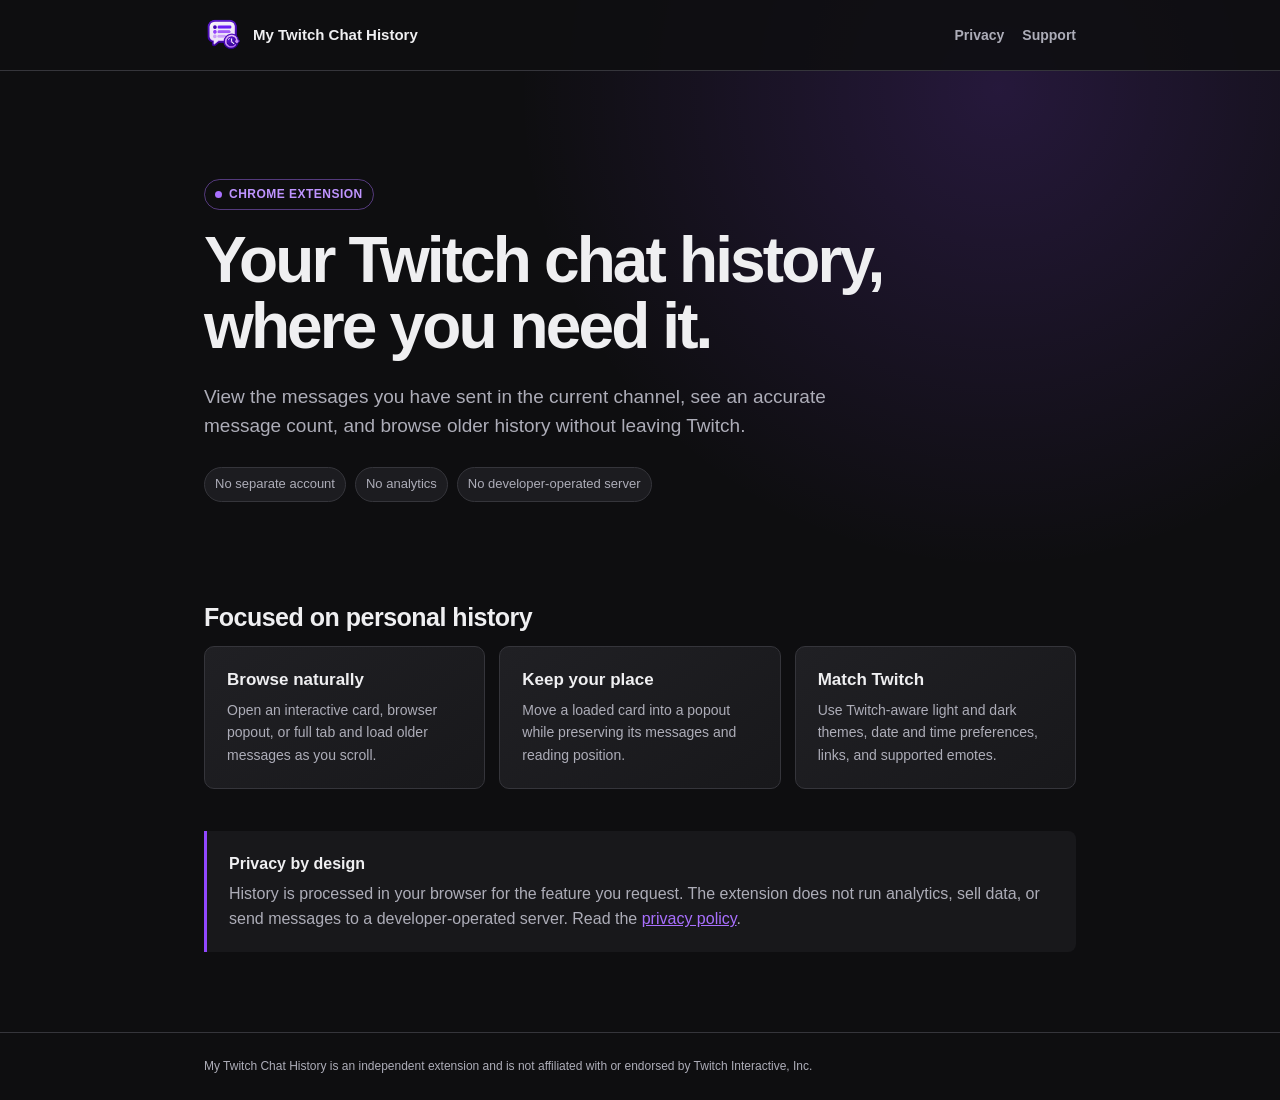
==== index.html @ 5c6971f8 "feat: publish extension website" ====
<!doctype html>
<html lang="en">
  <head>
    <meta charset="UTF-8" />
    <meta name="viewport" content="width=device-width, initial-scale=1" />
    <meta name="description" content="My Twitch Chat History lets you view your personal chat history and message count directly inside Twitch." />
    <title>My Twitch Chat History</title>
    <link rel="icon" href="assets/icon.png" />
    <link rel="stylesheet" href="assets/style.css" />
  </head>
  <body>
    <header class="site-header">
      <nav class="nav" aria-label="Primary navigation">
        <a class="brand" href="./"><img src="assets/icon.png" alt="" /><span>My Twitch Chat History</span></a>
        <div class="nav-links"><a href="privacy/">Privacy</a><a href="support/">Support</a></div>
      </nav>
    </header>
    <main>
      <section class="hero">
        <span class="eyebrow">Chrome extension</span>
        <h1>Your Twitch chat history, where you need it.</h1>
        <p class="lead">View the messages you have sent in the current channel, see an accurate message count, and browse older history without leaving Twitch.</p>
        <div class="pill-row" aria-label="Key properties"><span class="pill">No separate account</span><span class="pill">No analytics</span><span class="pill">No developer-operated server</span></div>
      </section>

      <section aria-labelledby="features-title">
        <h2 id="features-title">Focused on personal history</h2>
        <div class="grid">
          <article class="card"><h3>Browse naturally</h3><p>Open an interactive card, browser popout, or full tab and load older messages as you scroll.</p></article>
          <article class="card"><h3>Keep your place</h3><p>Move a loaded card into a popout while preserving its messages and reading position.</p></article>
          <article class="card"><h3>Match Twitch</h3><p>Use Twitch-aware light and dark themes, date and time preferences, links, and supported emotes.</p></article>
        </div>
      </section>

      <aside class="notice">
        <strong>Privacy by design</strong>
        <p>History is processed in your browser for the feature you request. The extension does not run analytics, sell data, or send messages to a developer-operated server. Read the <a href="privacy/">privacy policy</a>.</p>
      </aside>
    </main>
    <footer class="site-footer"><div class="footer-inner">My Twitch Chat History is an independent extension and is not affiliated with or endorsed by Twitch Interactive, Inc.</div></footer>
  </body>
</html>
---- assets/style.css ----
:root {
  color-scheme: dark;
  --background: #0e0e10;
  --surface: #18181b;
  --surface-raised: #202024;
  --border: #35353b;
  --text: #efeff1;
  --muted: #adadb8;
  --accent: #a970ff;
  --accent-strong: #9147ff;
  --max-width: 920px;
  font-family: Inter, Roobert, "Helvetica Neue", Arial, sans-serif;
  font-synthesis: none;
  text-rendering: optimizeLegibility;
}

* { box-sizing: border-box; }

body {
  min-width: 320px;
  margin: 0;
  background:
    radial-gradient(circle at 78% 8%, rgba(145, 71, 255, .18), transparent 30rem),
    var(--background);
  color: var(--text);
  line-height: 1.6;
}

a { color: var(--accent); }
a:hover { color: #bf94ff; }

.site-header {
  border-bottom: 1px solid var(--border);
  background: rgba(14, 14, 16, .88);
}

.nav {
  display: flex;
  max-width: var(--max-width);
  min-height: 70px;
  align-items: center;
  justify-content: space-between;
  gap: 24px;
  margin: 0 auto;
  padding: 12px 24px;
}

.brand {
  display: flex;
  align-items: center;
  gap: 11px;
  color: var(--text);
  font-size: 15px;
  font-weight: 750;
  line-height: 1.2;
  text-decoration: none;
}

.brand img { width: 38px; height: 38px; }

.nav-links { display: flex; gap: 18px; }
.nav-links a { color: var(--muted); font-size: 14px; font-weight: 650; text-decoration: none; }
.nav-links a:hover, .nav-links a[aria-current="page"] { color: var(--text); }

main { max-width: var(--max-width); margin: 0 auto; padding: 72px 24px 80px; }

.hero { max-width: 720px; padding: 36px 0 54px; }

.eyebrow {
  display: inline-flex;
  align-items: center;
  gap: 7px;
  margin-bottom: 18px;
  padding: 5px 10px;
  border: 1px solid rgba(169, 112, 255, .45);
  border-radius: 999px;
  color: #bf94ff;
  font-size: 12px;
  font-weight: 750;
  letter-spacing: .04em;
  text-transform: uppercase;
}

.eyebrow::before { width: 7px; height: 7px; border-radius: 50%; background: var(--accent); content: ""; }

h1 { max-width: 760px; margin: 0; font-size: clamp(38px, 7vw, 64px); letter-spacing: -.045em; line-height: 1.03; }
.page-title { font-size: clamp(34px, 6vw, 52px); }
h2 { margin: 46px 0 14px; font-size: 25px; letter-spacing: -.02em; line-height: 1.2; }
h3 { margin: 0 0 8px; font-size: 17px; line-height: 1.3; }
p { margin: 0 0 16px; }
.lead { max-width: 680px; margin-top: 22px; color: var(--muted); font-size: 19px; line-height: 1.55; }

.pill-row { display: flex; flex-wrap: wrap; gap: 9px; margin-top: 26px; }
.pill { padding: 6px 10px; border: 1px solid var(--border); border-radius: 999px; background: rgba(32, 32, 36, .78); color: var(--muted); font-size: 13px; }

.grid { display: grid; grid-template-columns: repeat(3, minmax(0, 1fr)); gap: 14px; }
.card { padding: 22px; border: 1px solid var(--border); border-radius: 10px; background: linear-gradient(145deg, var(--surface-raised), var(--surface)); }
.card p { margin: 0; color: var(--muted); font-size: 14px; }

.notice { margin-top: 42px; padding: 20px 22px; border-left: 3px solid var(--accent-strong); border-radius: 0 8px 8px 0; background: var(--surface); }
.notice strong { display: block; margin-bottom: 4px; }
.notice p { margin: 0; color: var(--muted); }

.document { max-width: 760px; }
.document .updated { margin: 12px 0 34px; color: var(--muted); }
.document ul, .document ol { margin: 10px 0 22px; padding-left: 24px; }
.document li { margin: 7px 0; }
.document code { padding: 2px 5px; border-radius: 4px; background: var(--surface-raised); color: #dedee3; }

.button {
  display: inline-flex;
  min-height: 40px;
  align-items: center;
  justify-content: center;
  margin-top: 8px;
  padding: 9px 15px;
  border-radius: 6px;
  background: var(--accent-strong);
  color: #fff;
  font-size: 14px;
  font-weight: 750;
  text-decoration: none;
}
.button:hover { background: #772ce8; color: #fff; }

.site-footer { border-top: 1px solid var(--border); }
.footer-inner { max-width: var(--max-width); margin: 0 auto; padding: 24px; color: var(--muted); font-size: 12px; }

@media (max-width: 720px) {
  .nav { align-items: flex-start; flex-direction: column; gap: 10px; }
  .nav-links { width: 100%; justify-content: space-between; }
  main { padding-top: 42px; }
  .hero { padding-top: 22px; }
  .grid { grid-template-columns: 1fr; }
}
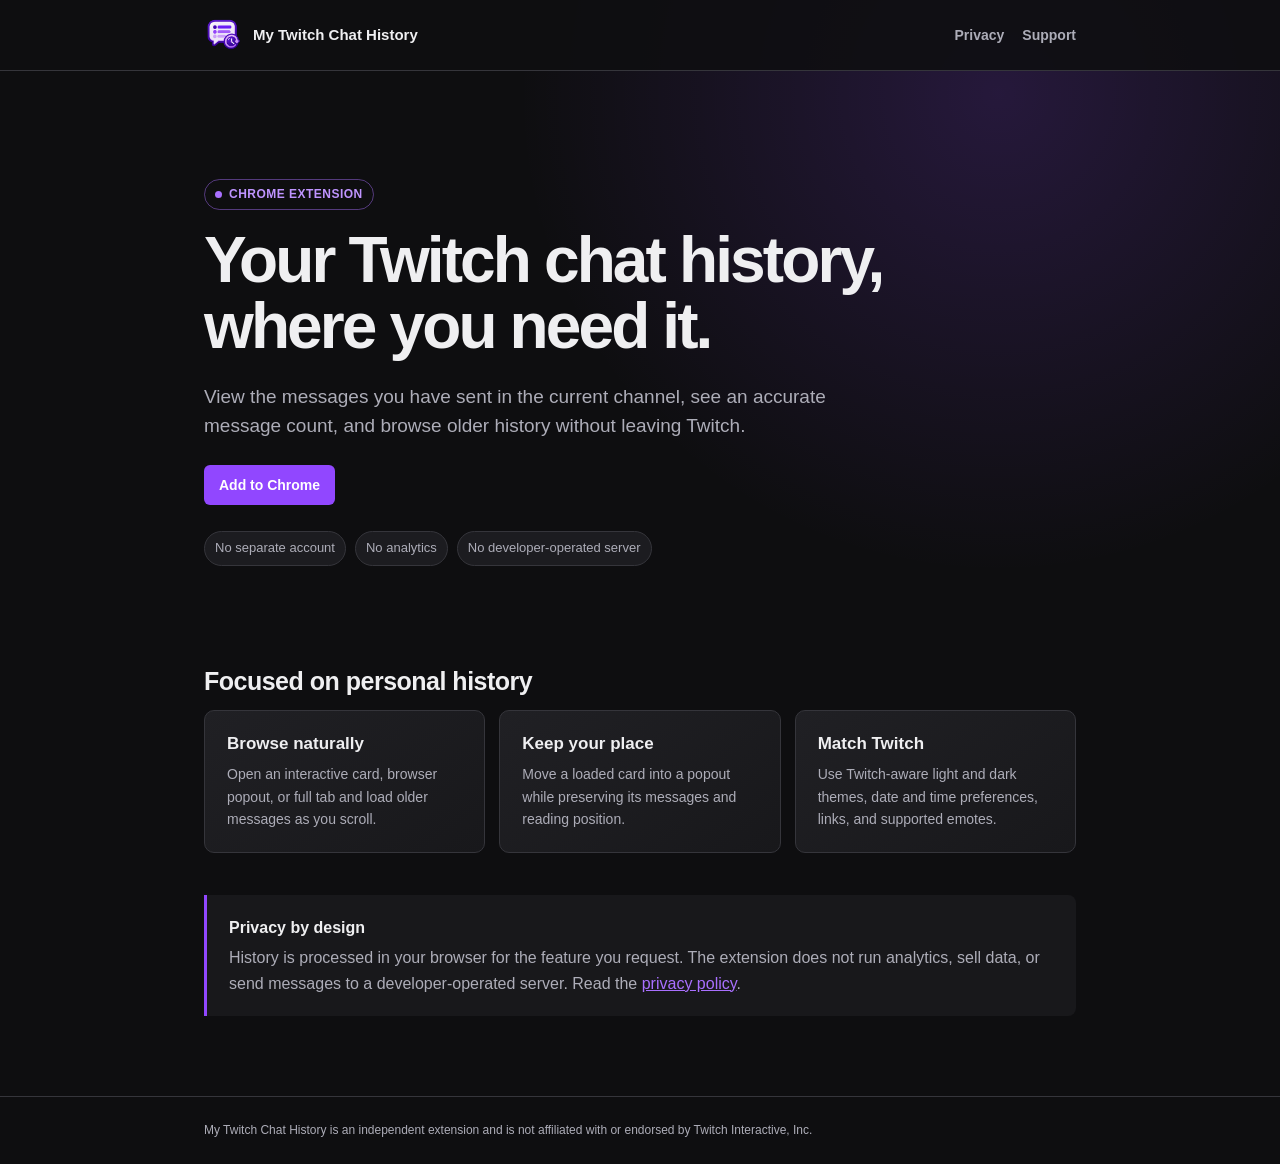
==== commit c9b4faa5: "feat: link published Chrome extension" ====
--- a/index.html
+++ b/index.html
@@ -20,6 +20,7 @@
         <span class="eyebrow">Chrome extension</span>
         <h1>Your Twitch chat history, where you need it.</h1>
         <p class="lead">View the messages you have sent in the current channel, see an accurate message count, and browse older history without leaving Twitch.</p>
+        <a class="button" href="https://chromewebstore.google.com/detail/gigogimnabnbbdffaocnnolakaggnahp">Add to Chrome</a>
         <div class="pill-row" aria-label="Key properties"><span class="pill">No separate account</span><span class="pill">No analytics</span><span class="pill">No developer-operated server</span></div>
       </section>
 
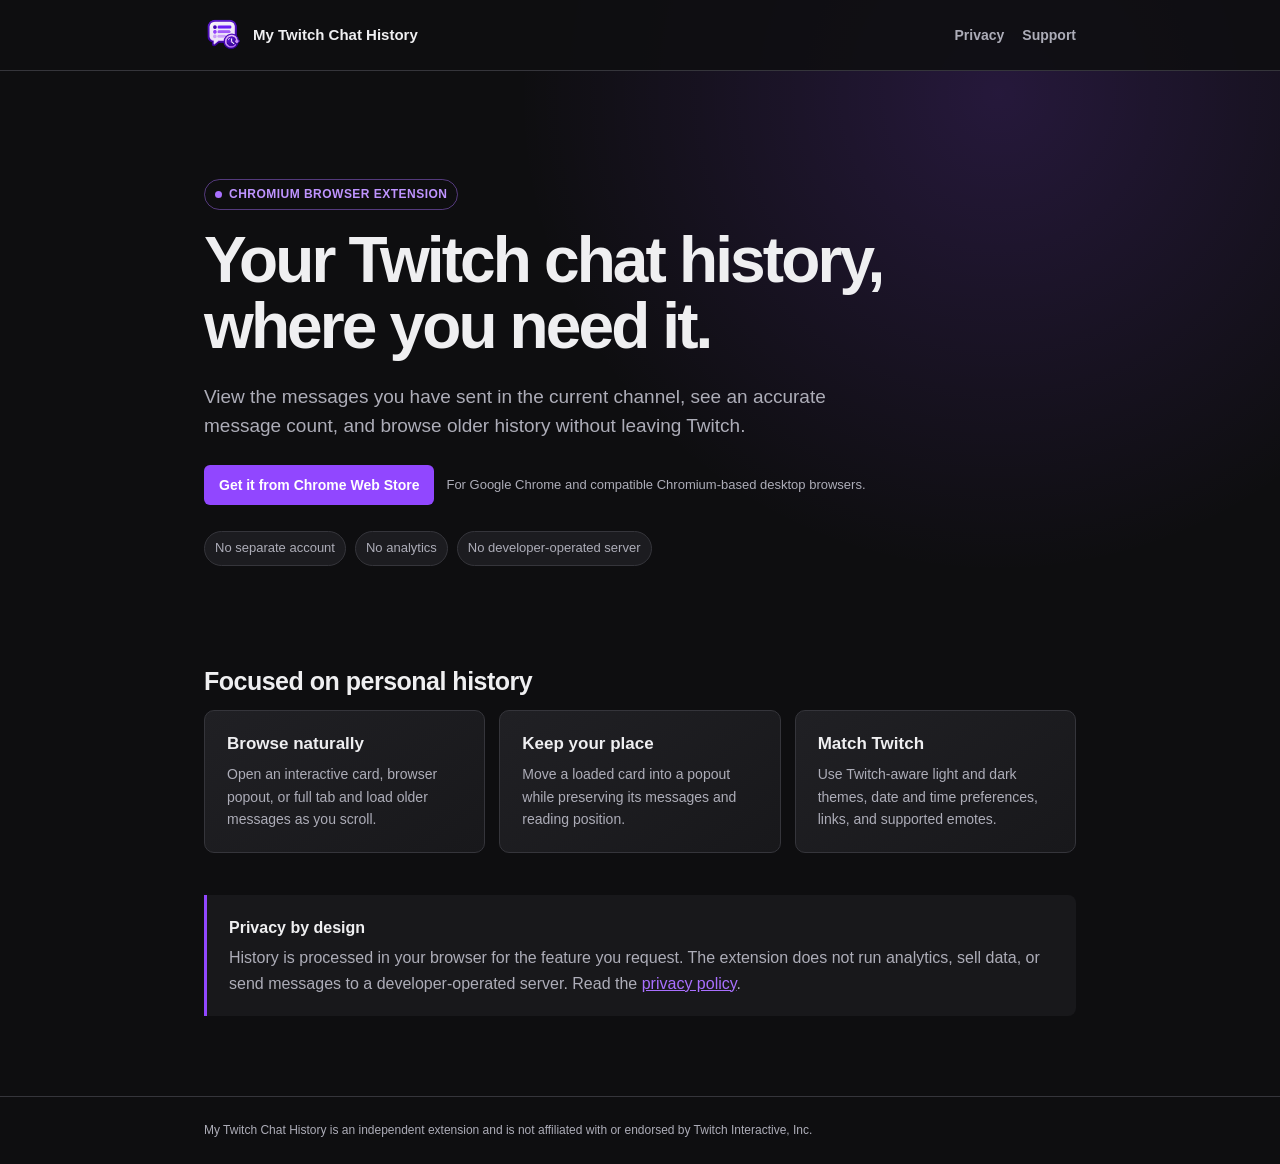
==== commit b2669c4e: "docs: clarify Chromium browser availability" ====
--- a/index.html
+++ b/index.html
@@ -17,10 +17,13 @@
     </header>
     <main>
       <section class="hero">
-        <span class="eyebrow">Chrome extension</span>
+        <span class="eyebrow">Chromium browser extension</span>
         <h1>Your Twitch chat history, where you need it.</h1>
         <p class="lead">View the messages you have sent in the current channel, see an accurate message count, and browse older history without leaving Twitch.</p>
-        <a class="button" href="https://chromewebstore.google.com/detail/gigogimnabnbbdffaocnnolakaggnahp">Add to Chrome</a>
+        <div class="store-action">
+          <a class="button" href="https://chromewebstore.google.com/detail/gigogimnabnbbdffaocnnolakaggnahp">Get it from Chrome Web Store</a>
+          <span>For Google Chrome and compatible Chromium-based desktop browsers.</span>
+        </div>
         <div class="pill-row" aria-label="Key properties"><span class="pill">No separate account</span><span class="pill">No analytics</span><span class="pill">No developer-operated server</span></div>
       </section>
 
--- a/assets/style.css
+++ b/assets/style.css
@@ -90,6 +90,10 @@
 p { margin: 0 0 16px; }
 .lead { max-width: 680px; margin-top: 22px; color: var(--muted); font-size: 19px; line-height: 1.55; }
 
+.store-action { display: flex; align-items: center; flex-wrap: wrap; gap: 12px; margin-top: 24px; }
+.store-action .button { margin-top: 0; }
+.store-action span { color: var(--muted); font-size: 13px; }
+
 .pill-row { display: flex; flex-wrap: wrap; gap: 9px; margin-top: 26px; }
 .pill { padding: 6px 10px; border: 1px solid var(--border); border-radius: 999px; background: rgba(32, 32, 36, .78); color: var(--muted); font-size: 13px; }
 
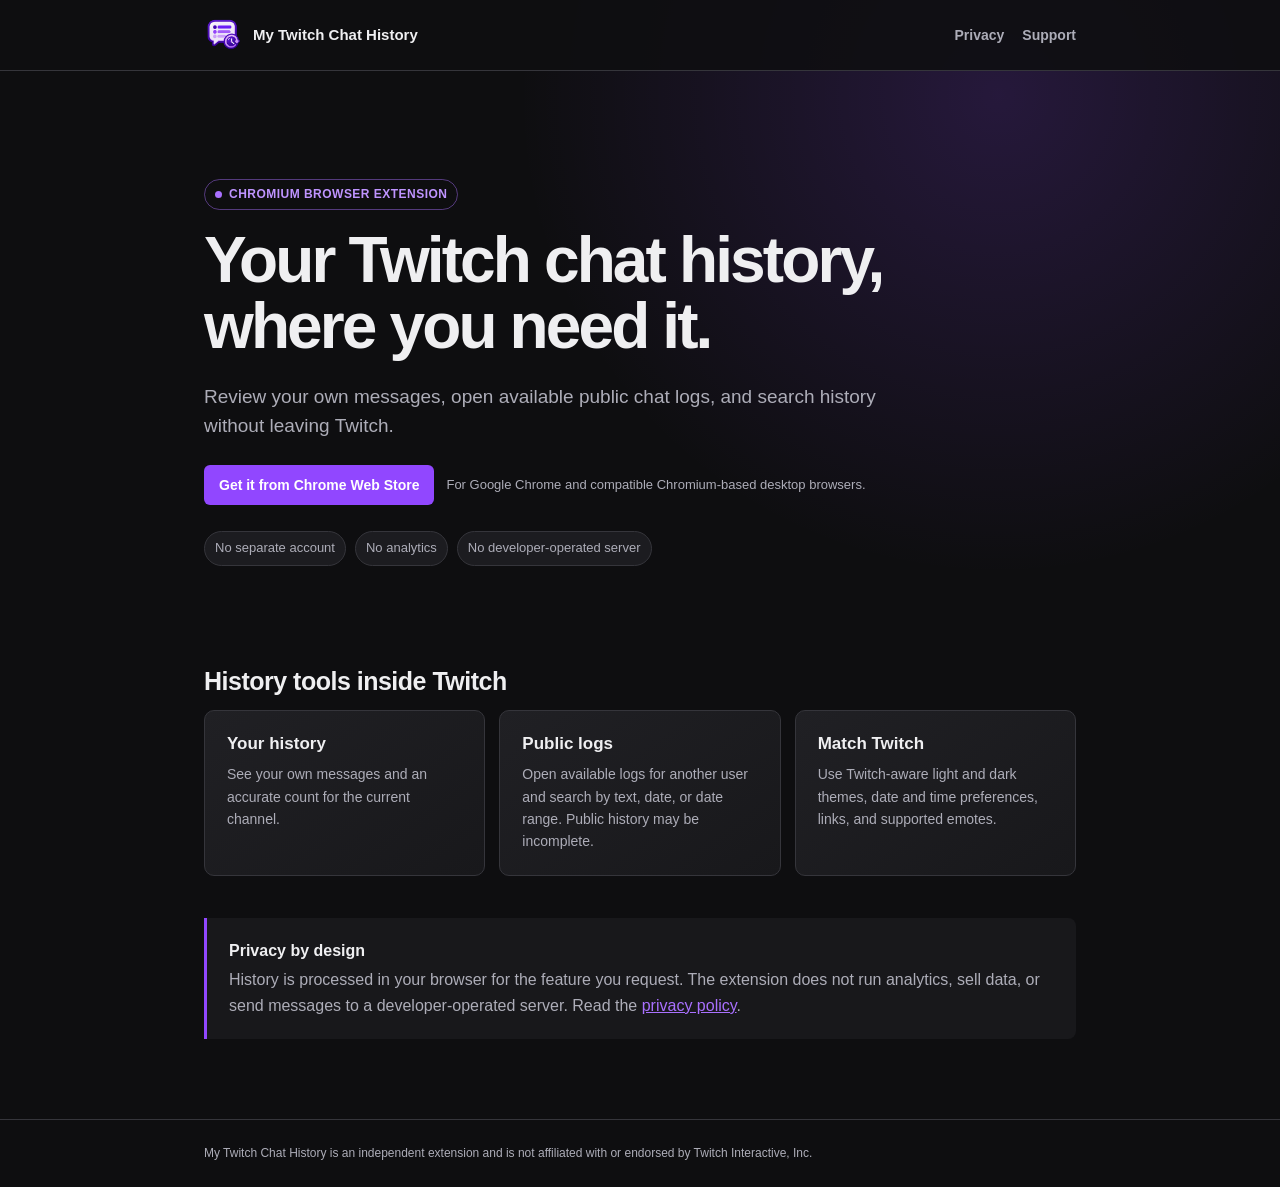
==== commit e9ce09b1: "Update site for public chat history" ====
--- a/index.html
+++ b/index.html
@@ -3,7 +3,7 @@
   <head>
     <meta charset="UTF-8" />
     <meta name="viewport" content="width=device-width, initial-scale=1" />
-    <meta name="description" content="My Twitch Chat History lets you view your personal chat history and message count directly inside Twitch." />
+    <meta name="description" content="Browse your own Twitch history and available public chat logs directly inside Twitch." />
     <title>My Twitch Chat History</title>
     <link rel="icon" href="assets/icon.png" />
     <link rel="stylesheet" href="assets/style.css" />
@@ -19,7 +19,7 @@
       <section class="hero">
         <span class="eyebrow">Chromium browser extension</span>
         <h1>Your Twitch chat history, where you need it.</h1>
-        <p class="lead">View the messages you have sent in the current channel, see an accurate message count, and browse older history without leaving Twitch.</p>
+        <p class="lead">Review your own messages, open available public chat logs, and search history without leaving Twitch.</p>
         <div class="store-action">
           <a class="button" href="https://chromewebstore.google.com/detail/gigogimnabnbbdffaocnnolakaggnahp">Get it from Chrome Web Store</a>
           <span>For Google Chrome and compatible Chromium-based desktop browsers.</span>
@@ -28,10 +28,10 @@
       </section>
 
       <section aria-labelledby="features-title">
-        <h2 id="features-title">Focused on personal history</h2>
+        <h2 id="features-title">History tools inside Twitch</h2>
         <div class="grid">
-          <article class="card"><h3>Browse naturally</h3><p>Open an interactive card, browser popout, or full tab and load older messages as you scroll.</p></article>
-          <article class="card"><h3>Keep your place</h3><p>Move a loaded card into a popout while preserving its messages and reading position.</p></article>
+          <article class="card"><h3>Your history</h3><p>See your own messages and an accurate count for the current channel.</p></article>
+          <article class="card"><h3>Public logs</h3><p>Open available logs for another user and search by text, date, or date range. Public history may be incomplete.</p></article>
           <article class="card"><h3>Match Twitch</h3><p>Use Twitch-aware light and dark themes, date and time preferences, links, and supported emotes.</p></article>
         </div>
       </section>
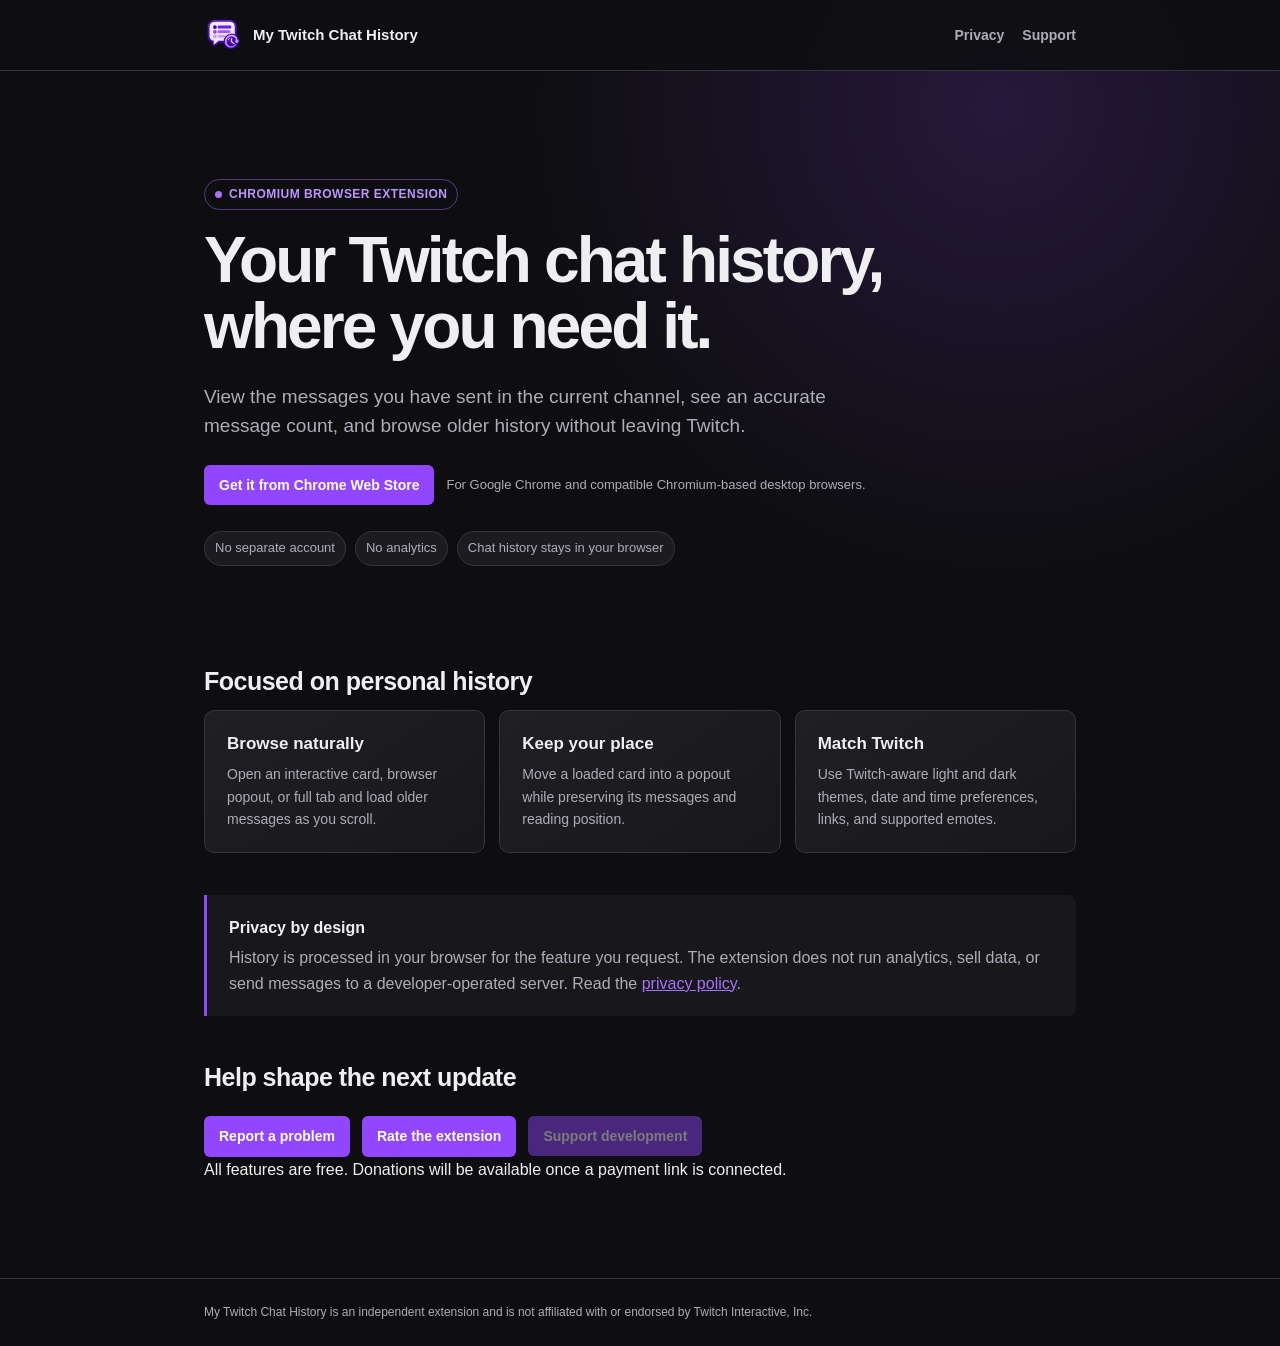
==== commit e9a91054: "feat: publish private Telegram support form and privacy disclosures" ====
--- a/index.html
+++ b/index.html
@@ -3,7 +3,7 @@
   <head>
     <meta charset="UTF-8" />
     <meta name="viewport" content="width=device-width, initial-scale=1" />
-    <meta name="description" content="Browse your own Twitch history and available public chat logs directly inside Twitch." />
+    <meta name="description" content="My Twitch Chat History lets you view your personal chat history and message count directly inside Twitch." />
     <title>My Twitch Chat History</title>
     <link rel="icon" href="assets/icon.png" />
     <link rel="stylesheet" href="assets/style.css" />
@@ -19,19 +19,19 @@
       <section class="hero">
         <span class="eyebrow">Chromium browser extension</span>
         <h1>Your Twitch chat history, where you need it.</h1>
-        <p class="lead">Review your own messages, open available public chat logs, and search history without leaving Twitch.</p>
+        <p class="lead">View the messages you have sent in the current channel, see an accurate message count, and browse older history without leaving Twitch.</p>
         <div class="store-action">
           <a class="button" href="https://chromewebstore.google.com/detail/gigogimnabnbbdffaocnnolakaggnahp">Get it from Chrome Web Store</a>
           <span>For Google Chrome and compatible Chromium-based desktop browsers.</span>
         </div>
-        <div class="pill-row" aria-label="Key properties"><span class="pill">No separate account</span><span class="pill">No analytics</span><span class="pill">No developer-operated server</span></div>
+        <div class="pill-row" aria-label="Key properties"><span class="pill">No separate account</span><span class="pill">No analytics</span><span class="pill">Chat history stays in your browser</span></div>
       </section>
 
       <section aria-labelledby="features-title">
-        <h2 id="features-title">History tools inside Twitch</h2>
+        <h2 id="features-title">Focused on personal history</h2>
         <div class="grid">
-          <article class="card"><h3>Your history</h3><p>See your own messages and an accurate count for the current channel.</p></article>
-          <article class="card"><h3>Public logs</h3><p>Open available logs for another user and search by text, date, or date range. Public history may be incomplete.</p></article>
+          <article class="card"><h3>Browse naturally</h3><p>Open an interactive card, browser popout, or full tab and load older messages as you scroll.</p></article>
+          <article class="card"><h3>Keep your place</h3><p>Move a loaded card into a popout while preserving its messages and reading position.</p></article>
           <article class="card"><h3>Match Twitch</h3><p>Use Twitch-aware light and dark themes, date and time preferences, links, and supported emotes.</p></article>
         </div>
       </section>
@@ -40,6 +40,11 @@
         <strong>Privacy by design</strong>
         <p>History is processed in your browser for the feature you request. The extension does not run analytics, sell data, or send messages to a developer-operated server. Read the <a href="privacy/">privacy policy</a>.</p>
       </aside>
+      <section aria-labelledby="community-title">
+        <h2 id="community-title">Help shape the next update</h2>
+        <div class="store-action"><a class="button" href="support/">Report a problem</a><a class="button" href="https://chromewebstore.google.com/detail/gigogimnabnbbdffaocnnolakaggnahp/reviews" target="_blank" rel="noopener noreferrer">Rate the extension</a><button class="button" disabled title="Donation link is not configured yet">Support development</button></div>
+        <p>All features are free. Donations will be available once a payment link is connected.</p>
+      </section>
     </main>
     <footer class="site-footer"><div class="footer-inner">My Twitch Chat History is an independent extension and is not affiliated with or endorsed by Twitch Interactive, Inc.</div></footer>
   </body>
--- a/assets/style.css
+++ b/assets/style.css
@@ -28,6 +28,19 @@
 
 a { color: var(--accent); }
 a:hover { color: #bf94ff; }
+button { font-family: inherit; border: 0; cursor: pointer; }
+button:disabled { opacity: .45; cursor: not-allowed; }
+.support-form { display: grid; gap: 10px; margin: 24px 0; padding: 22px; border: 1px solid var(--border); border-radius: 10px; background: var(--surface); }
+.support-form label { font-size: 14px; font-weight: 650; }
+.support-form label span { color: var(--muted); font-weight: 400; }
+.support-form input:not([type=checkbox]), .support-form textarea { width: 100%; border: 1px solid var(--border); border-radius: 6px; padding: 10px; background: var(--background); color: var(--text); font: inherit; font-size: 14px; }
+.support-form textarea { resize: vertical; }
+.support-form input:focus, .support-form textarea:focus { outline: 2px solid var(--accent); outline-offset: 2px; }
+.support-form .consent { display: flex; align-items: flex-start; gap: 10px; }
+.consent input { flex: 0 0 auto; margin-top: 6px; }
+.support-form .button { justify-self: start; }
+#report-status { margin: 0; color: var(--muted); font-size: 13px; }
+.honeypot { position: absolute; left: -10000px; width: 1px; height: 1px; overflow: hidden; }
 
 .site-header {
   border-bottom: 1px solid var(--border);
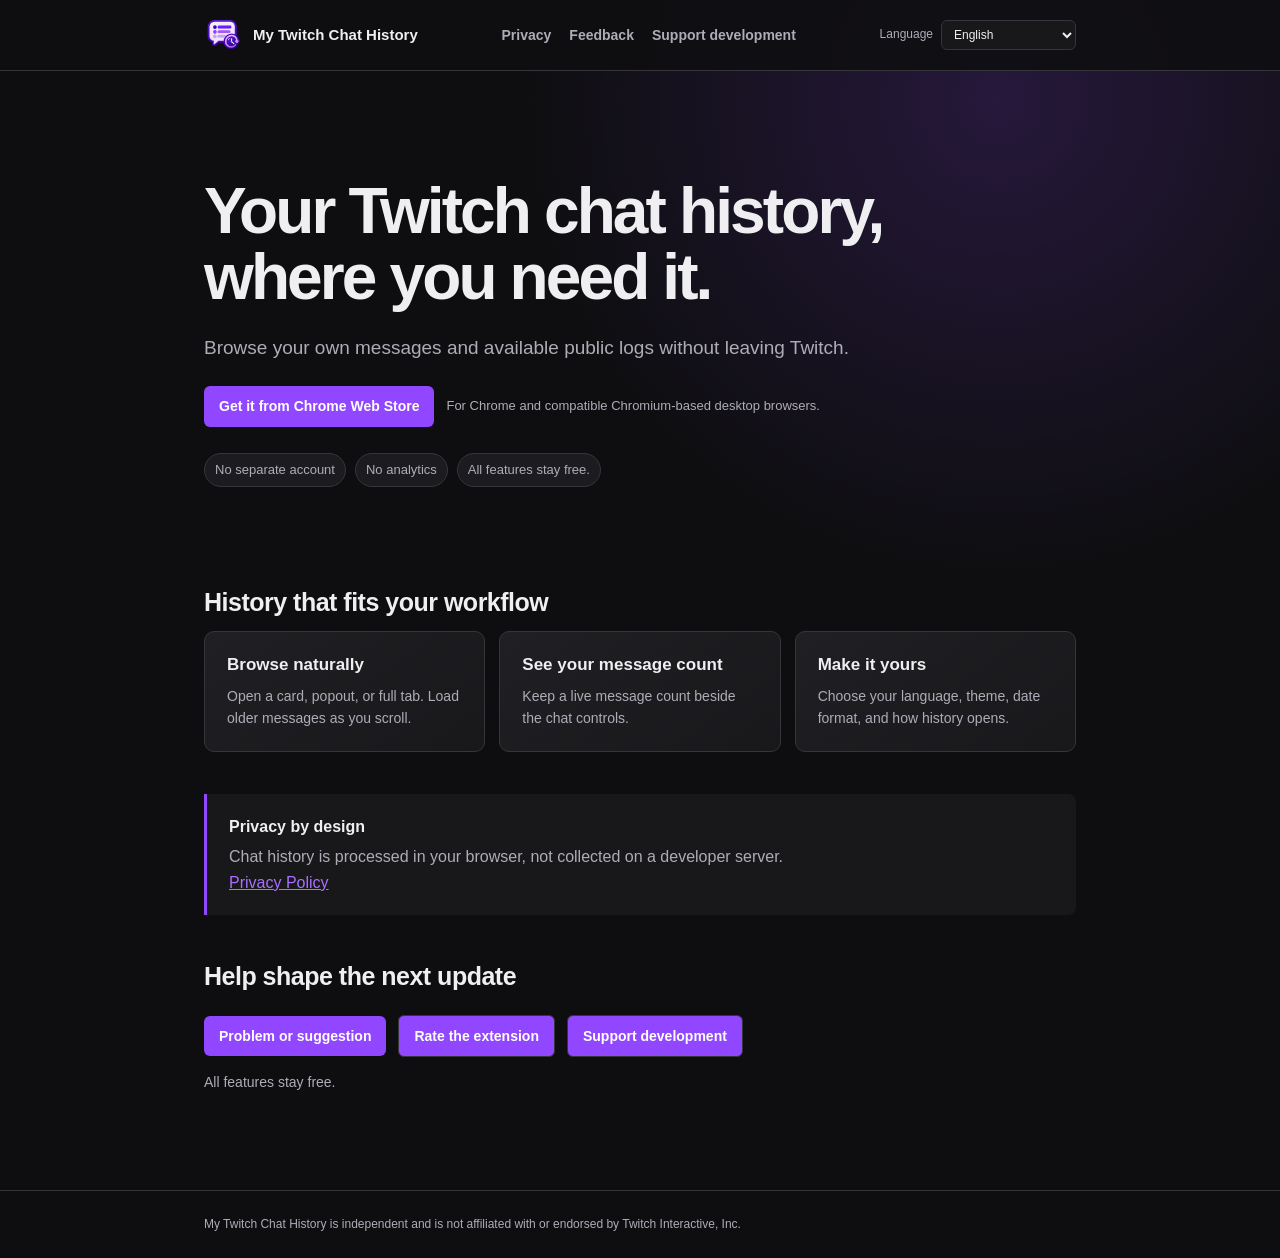
==== commit 2603c5a3: "feat: publish localized feedback and donation pages for 1.2.0" ====
--- a/index.html
+++ b/index.html
@@ -6,46 +6,48 @@
     <meta name="description" content="My Twitch Chat History lets you view your personal chat history and message count directly inside Twitch." />
     <title>My Twitch Chat History</title>
     <link rel="icon" href="assets/icon.png" />
-    <link rel="stylesheet" href="assets/style.css" />
+    <link rel="stylesheet" href="assets/style.css?v=20261005l10n" />
   </head>
-  <body>
+  <body data-description="homeLead">
     <header class="site-header">
       <nav class="nav" aria-label="Primary navigation">
-        <a class="brand" href="./"><img src="assets/icon.png" alt="" /><span>My Twitch Chat History</span></a>
-        <div class="nav-links"><a href="privacy/">Privacy</a><a href="support/">Support</a></div>
+        <a class="brand" href="./" data-page=""><img src="assets/icon.png" alt="" /><span data-product>My Twitch Chat History</span></a>
+        <div class="nav-links"><a href="privacy/" data-page="privacy/" data-i18n="privacy">Privacy</a><a href="support/" data-page="support/" data-i18n="feedback">Feedback</a><a href="donate/" data-page="donate/" data-i18n="donate">Support development</a></div>
+        <label class="language-control"><span data-i18n="language">Language</span><select id="site-language"></select></label>
       </nav>
     </header>
     <main>
       <section class="hero">
-        <span class="eyebrow">Chromium browser extension</span>
-        <h1>Your Twitch chat history, where you need it.</h1>
-        <p class="lead">View the messages you have sent in the current channel, see an accurate message count, and browse older history without leaving Twitch.</p>
+        <h1 data-i18n="homeTitle">Your Twitch chat history, where you need it.</h1>
+        <p class="lead" data-i18n="homeLead">Browse your own messages and available public logs without leaving Twitch.</p>
         <div class="store-action">
-          <a class="button" href="https://chromewebstore.google.com/detail/gigogimnabnbbdffaocnnolakaggnahp">Get it from Chrome Web Store</a>
-          <span>For Google Chrome and compatible Chromium-based desktop browsers.</span>
+          <a class="button" href="https://chromewebstore.google.com/detail/gigogimnabnbbdffaocnnolakaggnahp" data-destination="storeUrl" data-i18n="install">Get it from Chrome Web Store</a>
+          <span data-i18n="browserNote">For Chrome and compatible Chromium-based desktop browsers.</span>
         </div>
-        <div class="pill-row" aria-label="Key properties"><span class="pill">No separate account</span><span class="pill">No analytics</span><span class="pill">Chat history stays in your browser</span></div>
+        <div class="pill-row"><span class="pill" data-i18n="noAccount">No separate account</span><span class="pill" data-i18n="noAnalytics">No analytics</span><span class="pill" data-i18n="free">All features stay free.</span></div>
       </section>
 
       <section aria-labelledby="features-title">
-        <h2 id="features-title">Focused on personal history</h2>
+        <h2 id="features-title" data-i18n="featuresTitle">History that fits your workflow</h2>
         <div class="grid">
-          <article class="card"><h3>Browse naturally</h3><p>Open an interactive card, browser popout, or full tab and load older messages as you scroll.</p></article>
-          <article class="card"><h3>Keep your place</h3><p>Move a loaded card into a popout while preserving its messages and reading position.</p></article>
-          <article class="card"><h3>Match Twitch</h3><p>Use Twitch-aware light and dark themes, date and time preferences, links, and supported emotes.</p></article>
+          <article class="card"><h3 data-i18n="browseTitle">Browse naturally</h3><p data-i18n="browseText">Open a card, popout, or full tab. Load older messages as you scroll.</p></article>
+          <article class="card"><h3 data-i18n="countTitle">See your message count</h3><p data-i18n="countText">Keep a live message count beside the chat controls.</p></article>
+          <article class="card"><h3 data-i18n="matchTitle">Make it yours</h3><p data-i18n="matchText">Choose your language, theme, date format, and how history opens.</p></article>
         </div>
       </section>
 
       <aside class="notice">
-        <strong>Privacy by design</strong>
-        <p>History is processed in your browser for the feature you request. The extension does not run analytics, sell data, or send messages to a developer-operated server. Read the <a href="privacy/">privacy policy</a>.</p>
+        <strong data-i18n="privateTitle">Privacy by design</strong>
+        <p data-i18n="privateText">Chat history is processed in your browser, not collected on a developer server.</p>
+        <a href="privacy/" data-page="privacy/" data-i18n="privacyTitle">Privacy Policy</a>
       </aside>
       <section aria-labelledby="community-title">
-        <h2 id="community-title">Help shape the next update</h2>
-        <div class="store-action"><a class="button" href="support/">Report a problem</a><a class="button" href="https://chromewebstore.google.com/detail/gigogimnabnbbdffaocnnolakaggnahp/reviews" target="_blank" rel="noopener noreferrer">Rate the extension</a><button class="button" disabled title="Donation link is not configured yet">Support development</button></div>
-        <p>All features are free. Donations will be available once a payment link is connected.</p>
+        <h2 id="community-title" data-i18n="communityTitle">Help shape the next update</h2>
+        <div class="store-action"><a class="button" href="support/" data-page="support/" data-i18n="report">Problem or suggestion</a><a class="button button-secondary" href="https://chromewebstore.google.com/detail/gigogimnabnbbdffaocnnolakaggnahp/reviews" data-destination="reviewUrl" target="_blank" rel="noopener noreferrer" data-i18n="rate">Rate the extension</a><a class="button button-secondary" href="donate/" data-page="donate/" data-i18n="donate">Support development</a></div>
+        <p class="community-note" data-i18n="free">All features stay free.</p>
       </section>
     </main>
-    <footer class="site-footer"><div class="footer-inner">My Twitch Chat History is an independent extension and is not affiliated with or endorsed by Twitch Interactive, Inc.</div></footer>
+    <footer class="site-footer"><div class="footer-inner" data-i18n="footer">My Twitch Chat History is independent and is not affiliated with or endorsed by Twitch Interactive, Inc.</div></footer>
+    <script type="module" src="assets/site.js?v=20261005release"></script>
   </body>
 </html>
--- a/assets/style.css
+++ b/assets/style.css
@@ -74,6 +74,61 @@
 .nav-links { display: flex; gap: 18px; }
 .nav-links a { color: var(--muted); font-size: 14px; font-weight: 650; text-decoration: none; }
 .nav-links a:hover, .nav-links a[aria-current="page"] { color: var(--text); }
+.nav { flex-wrap: wrap; }
+.nav-links { flex-wrap: wrap; gap: 10px 18px; }
+.language-control { display: flex; align-items: center; gap: 8px; color: var(--muted); font-size: 12px; }
+.language-control select { max-width: 170px; padding: 6px 8px; border: 1px solid var(--border); border-radius: 6px; background: var(--surface); color: var(--text); font: inherit; }
+:focus-visible { outline: 2px solid var(--accent); outline-offset: 3px; }
+[hidden] { display: none !important; }
+.feedback-page { padding-top: 48px; }
+.feedback-page h1 { font-size: clamp(30px, 4.5vw, 42px); line-height: 1.14; }
+.feedback-page .lead { margin-top: 16px; font-size: 17px; }
+.feedback-page .support-form { margin-top: 28px; gap: 12px; }
+.field-note { margin: -3px 0 4px; color: var(--muted); font-size: 12px; }
+.disclosure { border-top: 1px solid var(--border); padding: 16px 0; }
+.disclosure summary { cursor: pointer; font-size: 14px; font-weight: 650; color: var(--muted); }
+.disclosure[open] summary { margin-bottom: 18px; color: var(--text); }
+.additional-fields { display: grid; gap: 10px; }
+.support-form .consent { font-size: 12px; line-height: 1.6; font-weight: 400; }
+.support-form .consent span { color: var(--muted); }
+.feedback-footer { display: flex; flex-wrap: wrap; justify-content: space-between; gap: 12px; margin-top: 22px; font-size: 13px; }
+.donate-page { padding-top: 64px; min-height: calc(100vh - 175px); }
+.donate-page h1 { font-size: clamp(34px, 6vw, 48px); }
+.donation-primary { margin-top: 28px; }
+.donation-primary .payment-note { max-width: 540px; color: var(--muted); }
+.payment-note { margin: 14px 0 0; font-size: 12px !important; }
+.donation-primary .payment-provider { margin-top: 10px; }
+.donation-primary .payment-availability { margin-top: 4px; }
+.crypto-section { margin-top: 28px; padding: 18px 0; border-top: 1px solid var(--border); border-bottom: 1px solid var(--border); }
+.crypto-section summary { cursor: pointer; color: var(--muted); font-size: 14px; width: fit-content; }
+.crypto-section summary:hover { color: var(--text); }
+.crypto-choice { display: grid; gap: 8px; margin-top: 20px; font-size: 12px; color: var(--muted); }
+.crypto-choice select { width: 100%; max-width: 320px; background: var(--surface); color: var(--text); border: 1px solid var(--border); border-radius: 6px; padding: 10px; font: inherit; font-size: 14px; }
+.crypto-grid { display: grid; gap: 16px; margin-top: 18px; }
+.crypto-card { min-width: 0; padding: 18px; border: 1px solid var(--border); border-radius: 8px; background: var(--surface); }
+[hidden] { display: none !important; }
+.crypto-card h3 { display: flex; align-items: center; flex-wrap: wrap; gap: 8px; font-size: 20px; }
+.network-badge { border: 1px solid var(--border); border-radius: 5px; padding: 2px 7px; color: #bf94ff; font-size: 12px; letter-spacing: 0; }
+.network-warning { margin: 8px 0 16px; color: var(--muted); font-size: 13px; }
+.qr-details { margin-bottom: 16px; }
+.crypto-qr { display: block; width: 180px; max-width: 100%; height: auto; margin: 16px 0 0; background: #fff; border-radius: 5px; }
+.address-label { margin-bottom: 6px; color: var(--muted); font-size: 12px; }
+.document .crypto-address { display: block; padding: 10px; font-size: 12px; line-height: 1.6; overflow-wrap: anywhere; user-select: all; }
+.copy-status { margin: 10px 0 0; color: var(--muted); font-size: 12px; overflow-wrap: anywhere; }
+.copy-status:empty { display: none; }
+.crypto-safety { margin-top: 16px; color: var(--muted); font-size: 12px; }
+.crypto-safety p { margin-bottom: 8px; }
+.crypto-safety p:last-child { margin-bottom: 0; }
+.other-help { margin-top: 32px; color: var(--muted); font-size: 14px; }
+.other-help a { display: inline-block; margin-right: 20px; }
+.preview-note { margin-top: 28px; color: var(--muted); font-size: 12px; }
+.community-note { margin-top: 14px; color: var(--muted); font-size: 14px; }
+.button-secondary { background: var(--surface-raised); border: 1px solid var(--border); }
+.button-secondary:hover { background: var(--surface); border-color: var(--accent); }
+@media (max-width: 480px) {
+  .feedback-page, .donate-page { padding: 34px 18px 46px; }
+  .feedback-page .support-form { padding: 18px; }
+}
 
 main { max-width: var(--max-width); margin: 0 auto; padding: 72px 24px 80px; }
 
@@ -100,6 +155,7 @@
 .page-title { font-size: clamp(34px, 6vw, 52px); }
 h2 { margin: 46px 0 14px; font-size: 25px; letter-spacing: -.02em; line-height: 1.2; }
 h3 { margin: 0 0 8px; font-size: 17px; line-height: 1.3; }
+h1, h2, h3 { overflow-wrap: anywhere; hyphens: auto; }
 p { margin: 0 0 16px; }
 .lead { max-width: 680px; margin-top: 22px; color: var(--muted); font-size: 19px; line-height: 1.55; }
 
